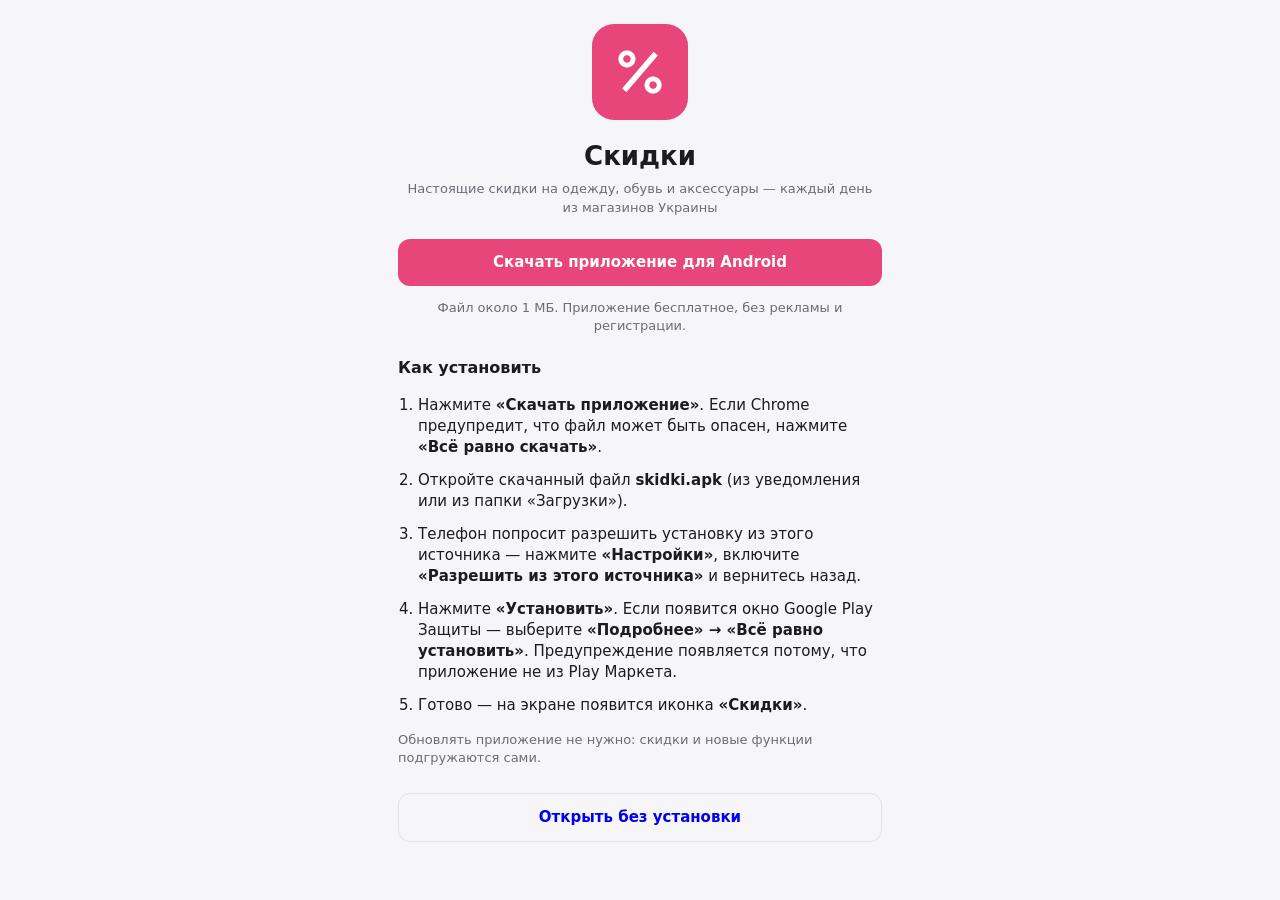
==== app/install.html @ 953631af "Android-приложение (APK), страница установки install.html" ====
<!DOCTYPE html>
<html lang="ru">
<head>
  <meta charset="utf-8">
  <meta name="viewport" content="width=device-width, initial-scale=1">
  <meta name="theme-color" content="#e8457a">
  <title>Установить «Скидки»</title>
  <meta property="og:title" content="Приложение «Скидки»">
  <meta property="og:description" content="Проверенные скидки на одежду, обувь и аксессуары в магазинах Украины">
  <link rel="icon" href="icons/icon-192.png">
  <link rel="stylesheet" href="styles.css">
  <style>
    body { max-width: 520px; margin: 0 auto; padding: 24px 18px 40px; }
    .hero { text-align: center; margin-bottom: 22px; }
    .hero img { width: 96px; height: 96px; border-radius: 22px; }
    .hero h1 { font-size: 26px; margin: 12px 0 6px; }
    ol { padding-left: 20px; }
    ol li { margin: 12px 0; }
    .note { font-size: 13px; color: var(--muted); }
    .alt { margin-top: 26px; }
  </style>
</head>
<body>
  <div class="hero">
    <img src="icons/icon-192.png" alt="">
    <h1>Скидки</h1>
    <div class="muted">Настоящие скидки на одежду, обувь и аксессуары — каждый день из магазинов Украины</div>
  </div>

  <a id="apk" class="btn-primary" href="#">Скачать приложение для Android</a>
  <p class="note" style="text-align:center">Файл около 1 МБ. Приложение бесплатное, без рекламы и регистрации.</p>

  <h3>Как установить</h3>
  <ol>
    <li>Нажмите <b>«Скачать приложение»</b>. Если Chrome предупредит, что файл может быть опасен, нажмите <b>«Всё равно скачать»</b>.</li>
    <li>Откройте скачанный файл <b>skidki.apk</b> (из уведомления или из папки «Загрузки»).</li>
    <li>Телефон попросит разрешить установку из этого источника — нажмите <b>«Настройки»</b>, включите
      <b>«Разрешить из этого источника»</b> и вернитесь назад.</li>
    <li>Нажмите <b>«Установить»</b>. Если появится окно Google Play Защиты — выберите <b>«Подробнее» → «Всё равно установить»</b>.
      Предупреждение появляется потому, что приложение не из Play Маркета.</li>
    <li>Готово — на экране появится иконка <b>«Скидки»</b>.</li>
  </ol>
  <p class="note">Обновлять приложение не нужно: скидки и новые функции подгружаются сами.</p>

  <div class="alt">
    <a class="btn-secondary" href="./">Открыть без установки</a>
  </div>

  <script>
    // адрес вида https://ЛОГИН.github.io/РЕПОЗИТОРИЙ/install.html → последний релиз APK на GitHub
    const owner = location.hostname.split(".")[0];
    const repo = location.pathname.split("/")[1];
    document.getElementById("apk").href = `https://github.com/${owner}/${repo}/releases/latest/download/skidki.apk`;
  </script>
</body>
</html>
---- app/styles.css ----
:root {
  --accent: #e8457a;
  --accent-soft: #fde7ef;
  --bg: #f6f5f7;
  --card: #fff;
  --text: #1d1b20;
  --muted: #6f6a75;
  --line: #e6e2ea;
  --good: #1f8a4c;
  --good-soft: #e3f4ea;
  --warn: #b35c00;
  --warn-soft: #fff0dc;
  --radius: 14px;
  --nav-h: 62px;
  color-scheme: light dark;
}
@media (prefers-color-scheme: dark) {
  :root {
    --bg: #141216; --card: #1f1c22; --text: #f1eef4; --muted: #a39dab; --line: #33303a;
    --accent-soft: #4a1e30; --good-soft: #17301f; --warn-soft: #3a2a12; --good: #5fd18f; --warn: #f0a050;
  }
}
* { box-sizing: border-box; }
html, body { margin: 0; background: var(--bg); color: var(--text);
  font: 15px/1.4 system-ui, -apple-system, "Segoe UI", Roboto, sans-serif; -webkit-tap-highlight-color: transparent; }
h1 { font-size: 22px; margin: 0; }
h2 { font-size: 19px; margin: 16px 0 8px; }
h3 { font-size: 16px; margin: 22px 0 8px; }
.muted { color: var(--muted); font-size: 13px; }
button, select, input { font: inherit; color: inherit; }
svg { width: 22px; height: 22px; fill: none; stroke: currentColor; stroke-width: 2; stroke-linecap: round; stroke-linejoin: round; }

/* шапка */
.top { position: sticky; top: 0; z-index: 5; background: var(--bg); padding: 10px 12px 6px;
  padding-top: max(10px, env(safe-area-inset-top)); border-bottom: 1px solid var(--line); }
.top-row { display: flex; align-items: baseline; justify-content: space-between; margin-bottom: 8px; }
main { padding: 0 12px calc(var(--nav-h) + 20px + env(safe-area-inset-bottom)); }
.view { display: none; }
.view.active { display: block; }

/* чипсы */
.chips { display: flex; gap: 8px; padding: 2px 0 6px; }
.chips.scroll { overflow-x: auto; scrollbar-width: none; }
.chips.scroll::-webkit-scrollbar { display: none; }
.chip { flex: none; border: 1px solid var(--line); background: var(--card); border-radius: 999px;
  padding: 7px 14px; white-space: nowrap; cursor: pointer; }
.chips.small .chip { padding: 4px 11px; font-size: 13px; }
.chip.on { background: var(--accent); border-color: var(--accent); color: #fff; }
.chip .n { opacity: .7; font-size: 12px; margin-left: 4px; }

/* поиск и сортировка */
.toolbar { display: flex; gap: 8px; margin: 10px 0 8px; }
.toolbar input { flex: 1; min-width: 0; border: 1px solid var(--line); background: var(--card);
  border-radius: 12px; padding: 10px 12px; }
.btn-icon { position: relative; border: 1px solid var(--line); background: var(--card); border-radius: 12px;
  width: 44px; display: grid; place-items: center; cursor: pointer; }
.dot { position: absolute; top: 5px; right: 5px; min-width: 16px; height: 16px; border-radius: 8px;
  background: var(--accent); color: #fff; font-size: 11px; line-height: 16px; padding: 0 4px; }
.result-bar { display: flex; justify-content: space-between; align-items: center; margin: 4px 0 10px; }
.result-bar select { border: none; background: transparent; color: var(--accent); font-weight: 600; }

/* сетка карточек */
.grid { display: grid; grid-template-columns: repeat(auto-fill, minmax(160px, 1fr)); gap: 10px; }
.item { background: var(--card); border-radius: var(--radius); overflow: hidden; position: relative;
  display: flex; flex-direction: column; cursor: pointer; border: 1px solid var(--line); }
.item .img { aspect-ratio: 3/4; background: #eee center/cover no-repeat; position: relative; }
.item .img img { width: 100%; height: 100%; object-fit: cover; display: block; }
.badge { position: absolute; left: 8px; top: 8px; background: var(--accent); color: #fff; font-weight: 700;
  border-radius: 8px; padding: 2px 7px; font-size: 14px; }
.fav { position: absolute; right: 6px; top: 6px; width: 34px; height: 34px; border-radius: 50%; border: none;
  background: rgba(255,255,255,.85); color: #555; display: grid; place-items: center; cursor: pointer; }
.fav svg { width: 19px; height: 19px; }
.fav.on { color: var(--accent); }
.fav.on svg { fill: var(--accent); }
.item .body { padding: 8px 10px 10px; display: flex; flex-direction: column; gap: 3px; }
.price { font-weight: 700; font-size: 16px; }
.price s { color: var(--muted); font-weight: 400; font-size: 13px; margin-left: 6px; }
.title { font-size: 13px; display: -webkit-box; -webkit-line-clamp: 2; -webkit-box-orient: vertical; overflow: hidden; }
.meta { font-size: 12px; color: var(--muted); }
.tags { display: flex; flex-wrap: wrap; gap: 4px; margin-top: 2px; }
.tag { font-size: 11px; border-radius: 6px; padding: 1px 6px; background: var(--good-soft); color: var(--good); }
.tag.warn { background: var(--warn-soft); color: var(--warn); }
.tag.hot { background: var(--accent-soft); color: var(--accent); }
.item.gone { opacity: .55; }
.more { height: 40px; }
.empty { text-align: center; color: var(--muted); padding: 30px 10px; }

/* нижняя навигация */
nav.bottom { position: fixed; bottom: 0; left: 0; right: 0; z-index: 6; height: calc(var(--nav-h) + env(safe-area-inset-bottom));
  padding-bottom: env(safe-area-inset-bottom); display: flex; background: var(--card); border-top: 1px solid var(--line); }
nav.bottom button { flex: 1; border: none; background: none; display: flex; flex-direction: column; align-items: center;
  justify-content: center; gap: 2px; font-size: 12px; color: var(--muted); cursor: pointer; }
nav.bottom button.active { color: var(--accent); }

/* шторки */
dialog.sheet { border: none; padding: 0; width: 100%; max-width: 640px; max-height: 92vh; margin: auto auto 0;
  border-radius: 18px 18px 0 0; background: var(--card); color: var(--text); }
dialog.sheet::backdrop { background: rgba(0,0,0,.45); }
dialog.sheet form { padding: 0 16px 16px; }
.sheet-head { position: sticky; top: 0; background: var(--card); display: flex; justify-content: space-between;
  align-items: center; padding: 12px 0 8px; z-index: 1; }
.sheet-head h2 { margin: 0; }
.sheet-foot { padding-top: 14px; }
.btn-text { border: none; background: none; color: var(--accent); font-weight: 600; padding: 8px; cursor: pointer; }
.btn-primary, .btn-secondary { display: block; width: 100%; text-align: center; border-radius: 12px; padding: 13px;
  font-weight: 600; text-decoration: none; cursor: pointer; }
.btn-primary { background: var(--accent); color: #fff; border: none; }
.btn-secondary { background: none; border: 1px solid var(--line); }

/* поля форм */
.field { margin: 14px 0; }
.field > label, .field > .label { display: block; font-weight: 600; margin-bottom: 6px; }
.field .hint { font-size: 12px; color: var(--muted); margin-top: 4px; }
.field input[type=text], .field input[type=number] { width: 100%; border: 1px solid var(--line); background: var(--bg);
  border-radius: 10px; padding: 9px 11px; }
.field input[type=range] { width: 100%; accent-color: var(--accent); }
.toggle { display: flex; justify-content: space-between; align-items: center; gap: 12px; padding: 8px 0; }
.toggle input { width: 20px; height: 20px; accent-color: var(--accent); flex: none; }
.checks { display: flex; flex-wrap: wrap; gap: 8px; }

/* настройки */
.profile-card { background: var(--card); border: 1px solid var(--line); border-radius: var(--radius); margin-bottom: 10px; }
.profile-card summary { padding: 12px 14px; font-weight: 600; cursor: pointer; list-style: none; display: flex; justify-content: space-between; }
.profile-card summary::after { content: "›"; color: var(--muted); }
.profile-card[open] summary::after { content: "⌄"; }
.profile-card .inner { padding: 0 14px 12px; }
.row-btns { display: flex; gap: 8px; margin-top: 8px; }
.row-btns button { flex: 1; }
.card-text { background: var(--card); border: 1px solid var(--line); border-radius: var(--radius); padding: 4px 14px; }
.legend { padding-left: 0; list-style: none; }
.legend li { margin: 8px 0; }
.store-row { display: flex; justify-content: space-between; padding: 8px 0; border-bottom: 1px solid var(--line); font-size: 14px; }
.ok { color: var(--good); } .bad { color: var(--warn); }

/* детальная карточка */
.detail-img { width: 100%; max-height: 52vh; object-fit: contain; background: #eee; border-radius: 12px; }
.detail-price { font-size: 24px; font-weight: 800; margin: 10px 0 2px; }
.detail-price s { font-size: 15px; color: var(--muted); font-weight: 400; margin-left: 8px; }
.explain { background: var(--bg); border-radius: 12px; padding: 10px 12px; font-size: 14px; margin: 10px 0; }
.sizes { display: flex; flex-wrap: wrap; gap: 6px; margin: 6px 0 12px; }
.sizes span { border: 1px solid var(--line); border-radius: 8px; padding: 3px 8px; font-size: 13px; }
.sizes span.mine { border-color: var(--accent); color: var(--accent); font-weight: 600; }
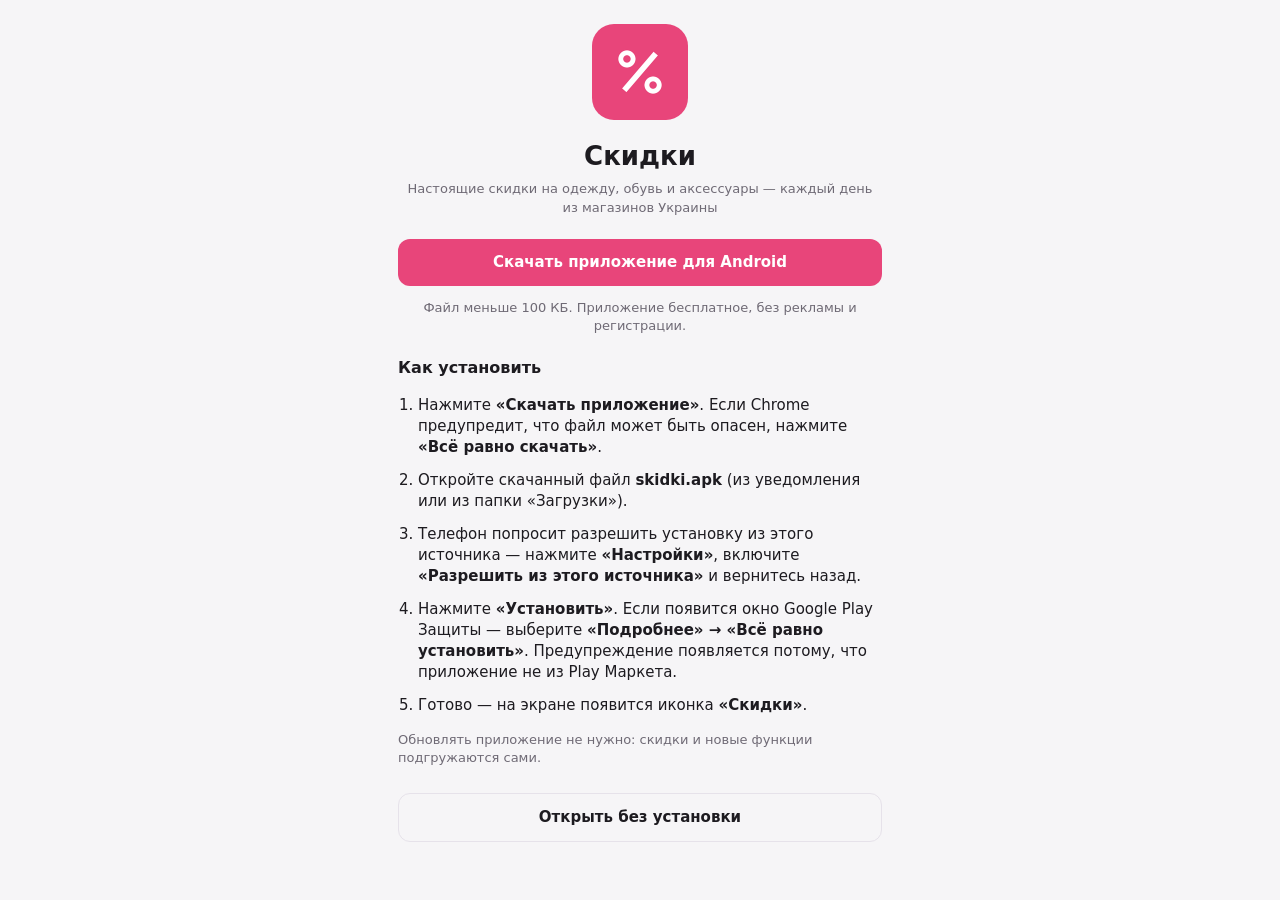
==== commit b8d71607: "Страница установки: размер файла, цвет кнопки" ====
--- a/app/install.html
+++ b/app/install.html
@@ -28,7 +28,7 @@
   </div>
 
   <a id="apk" class="btn-primary" href="#">Скачать приложение для Android</a>
-  <p class="note" style="text-align:center">Файл около 1 МБ. Приложение бесплатное, без рекламы и регистрации.</p>
+  <p class="note" style="text-align:center">Файл меньше 100 КБ. Приложение бесплатное, без рекламы и регистрации.</p>
 
   <h3>Как установить</h3>
   <ol>
--- a/app/styles.css
+++ b/app/styles.css
@@ -105,7 +105,7 @@
 .btn-primary, .btn-secondary { display: block; width: 100%; text-align: center; border-radius: 12px; padding: 13px;
   font-weight: 600; text-decoration: none; cursor: pointer; }
 .btn-primary { background: var(--accent); color: #fff; border: none; }
-.btn-secondary { background: none; border: 1px solid var(--line); }
+.btn-secondary { background: none; border: 1px solid var(--line); color: var(--text); }
 
 /* поля форм */
 .field { margin: 14px 0; }
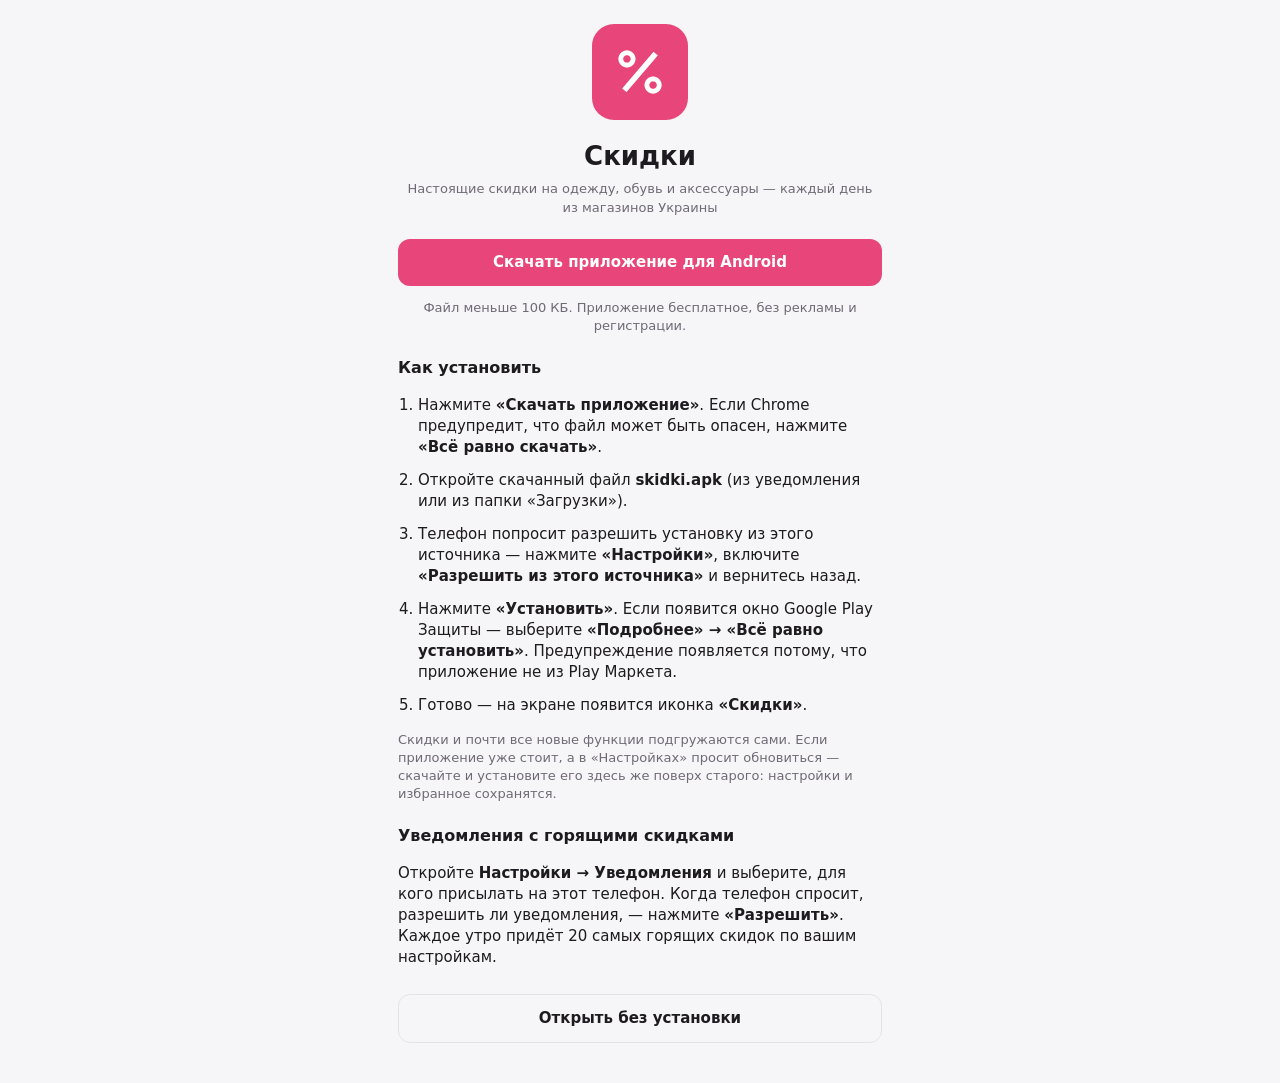
==== commit 2b569ae1: "Ежедневные уведомления с 20 горящими скидками и «больше всего интересует» Android: утренний будильни" ====
--- a/app/install.html
+++ b/app/install.html
@@ -40,7 +40,11 @@
       Предупреждение появляется потому, что приложение не из Play Маркета.</li>
     <li>Готово — на экране появится иконка <b>«Скидки»</b>.</li>
   </ol>
-  <p class="note">Обновлять приложение не нужно: скидки и новые функции подгружаются сами.</p>
+  <p class="note">Скидки и почти все новые функции подгружаются сами. Если приложение уже стоит, а в «Настройках»
+    просит обновиться — скачайте и установите его здесь же поверх старого: настройки и избранное сохранятся.</p>
+  <h3>Уведомления с горящими скидками</h3>
+  <p>Откройте <b>Настройки → Уведомления</b> и выберите, для кого присылать на этот телефон. Когда телефон спросит,
+    разрешить ли уведомления, — нажмите <b>«Разрешить»</b>. Каждое утро придёт 20 самых горящих скидок по вашим настройкам.</p>
 
   <div class="alt">
     <a class="btn-secondary" href="./">Открыть без установки</a>
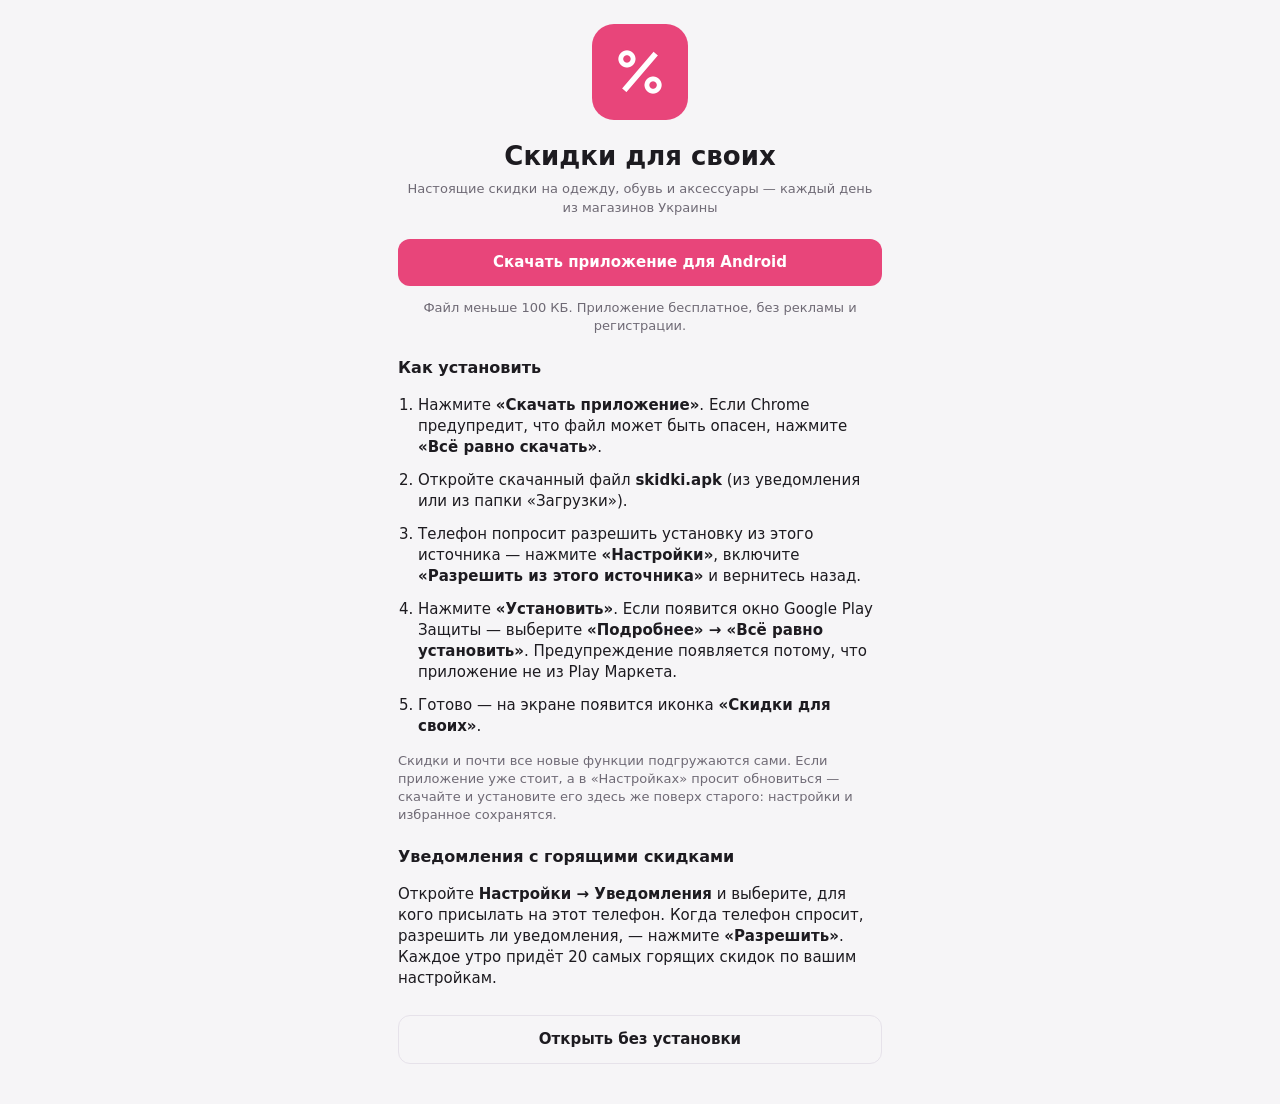
==== commit baa7aa47: "Название: «Скидки для своих»" ====
--- a/app/install.html
+++ b/app/install.html
@@ -4,8 +4,8 @@
   <meta charset="utf-8">
   <meta name="viewport" content="width=device-width, initial-scale=1">
   <meta name="theme-color" content="#e8457a">
-  <title>Установить «Скидки»</title>
-  <meta property="og:title" content="Приложение «Скидки»">
+  <title>Установить «Скидки для своих»</title>
+  <meta property="og:title" content="Приложение «Скидки для своих»">
   <meta property="og:description" content="Проверенные скидки на одежду, обувь и аксессуары в магазинах Украины">
   <link rel="icon" href="icons/icon-192.png">
   <link rel="stylesheet" href="styles.css">
@@ -23,7 +23,7 @@
 <body>
   <div class="hero">
     <img src="icons/icon-192.png" alt="">
-    <h1>Скидки</h1>
+    <h1>Скидки для своих</h1>
     <div class="muted">Настоящие скидки на одежду, обувь и аксессуары — каждый день из магазинов Украины</div>
   </div>
 
@@ -38,7 +38,7 @@
       <b>«Разрешить из этого источника»</b> и вернитесь назад.</li>
     <li>Нажмите <b>«Установить»</b>. Если появится окно Google Play Защиты — выберите <b>«Подробнее» → «Всё равно установить»</b>.
       Предупреждение появляется потому, что приложение не из Play Маркета.</li>
-    <li>Готово — на экране появится иконка <b>«Скидки»</b>.</li>
+    <li>Готово — на экране появится иконка <b>«Скидки для своих»</b>.</li>
   </ol>
   <p class="note">Скидки и почти все новые функции подгружаются сами. Если приложение уже стоит, а в «Настройках»
     просит обновиться — скачайте и установите его здесь же поверх старого: настройки и избранное сохранятся.</p>
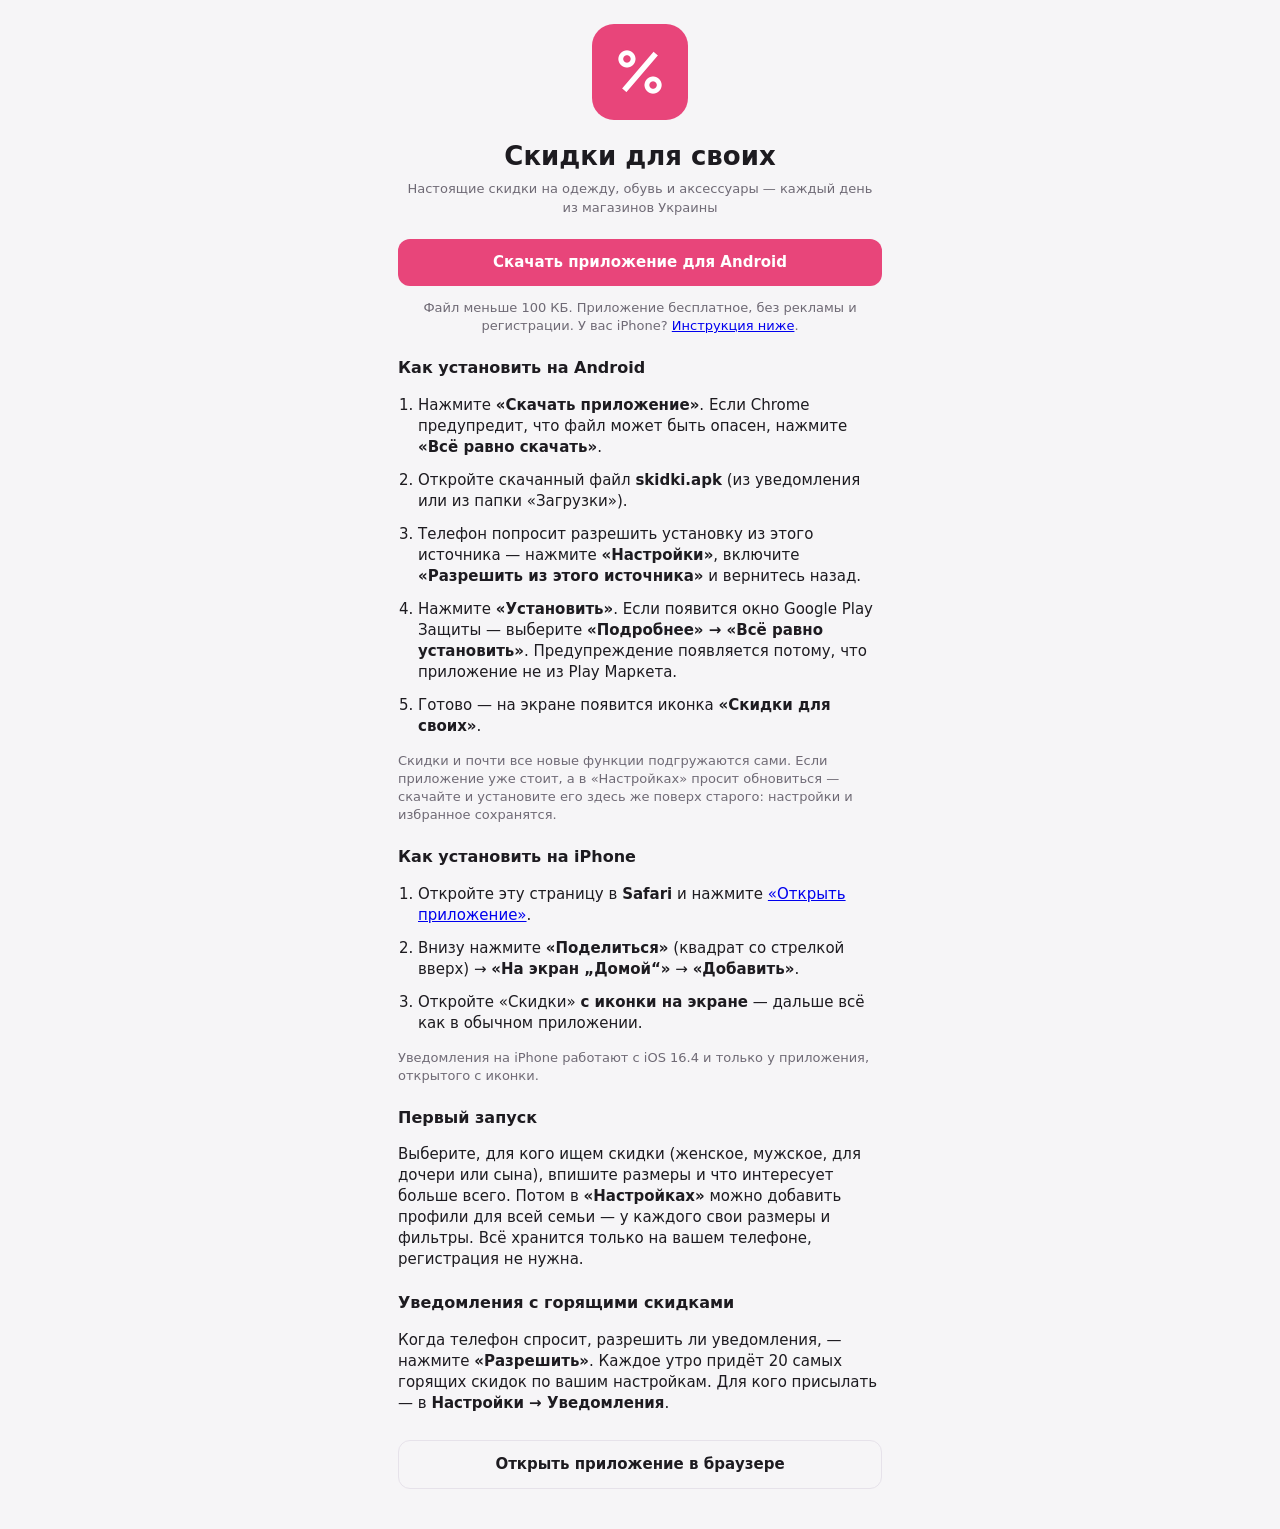
==== commit 2d6b841d: "Универсальная версия: первый запуск, мужское и детское, 13 новых магазинов, уведомления для iPhone -" ====
--- a/app/install.html
+++ b/app/install.html
@@ -28,9 +28,10 @@
   </div>
 
   <a id="apk" class="btn-primary" href="#">Скачать приложение для Android</a>
-  <p class="note" style="text-align:center">Файл меньше 100 КБ. Приложение бесплатное, без рекламы и регистрации.</p>
+  <p class="note" style="text-align:center">Файл меньше 100 КБ. Приложение бесплатное, без рекламы и регистрации.
+    У вас iPhone? <a href="#iphone">Инструкция ниже</a>.</p>
 
-  <h3>Как установить</h3>
+  <h3>Как установить на Android</h3>
   <ol>
     <li>Нажмите <b>«Скачать приложение»</b>. Если Chrome предупредит, что файл может быть опасен, нажмите <b>«Всё равно скачать»</b>.</li>
     <li>Откройте скачанный файл <b>skidki.apk</b> (из уведомления или из папки «Загрузки»).</li>
@@ -42,12 +43,25 @@
   </ol>
   <p class="note">Скидки и почти все новые функции подгружаются сами. Если приложение уже стоит, а в «Настройках»
     просит обновиться — скачайте и установите его здесь же поверх старого: настройки и избранное сохранятся.</p>
+
+  <h3 id="iphone">Как установить на iPhone</h3>
+  <ol>
+    <li>Откройте эту страницу в <b>Safari</b> и нажмите <a href="./">«Открыть приложение»</a>.</li>
+    <li>Внизу нажмите <b>«Поделиться»</b> (квадрат со стрелкой вверх) → <b>«На экран „Домой“»</b> → <b>«Добавить»</b>.</li>
+    <li>Откройте «Скидки» <b>с иконки на экране</b> — дальше всё как в обычном приложении.</li>
+  </ol>
+  <p class="note">Уведомления на iPhone работают с iOS 16.4 и только у приложения, открытого с иконки.</p>
+
+  <h3>Первый запуск</h3>
+  <p>Выберите, для кого ищем скидки (женское, мужское, для дочери или сына), впишите размеры и что интересует больше
+    всего. Потом в <b>«Настройках»</b> можно добавить профили для всей семьи — у каждого свои размеры и фильтры.
+    Всё хранится только на вашем телефоне, регистрация не нужна.</p>
   <h3>Уведомления с горящими скидками</h3>
-  <p>Откройте <b>Настройки → Уведомления</b> и выберите, для кого присылать на этот телефон. Когда телефон спросит,
-    разрешить ли уведомления, — нажмите <b>«Разрешить»</b>. Каждое утро придёт 20 самых горящих скидок по вашим настройкам.</p>
+  <p>Когда телефон спросит, разрешить ли уведомления, — нажмите <b>«Разрешить»</b>. Каждое утро придёт 20 самых горящих
+    скидок по вашим настройкам. Для кого присылать — в <b>Настройки → Уведомления</b>.</p>
 
   <div class="alt">
-    <a class="btn-secondary" href="./">Открыть без установки</a>
+    <a class="btn-secondary" href="./">Открыть приложение в браузере</a>
   </div>
 
   <script>
--- a/app/styles.css
+++ b/app/styles.css
@@ -132,6 +132,11 @@
 .store-row { display: flex; justify-content: space-between; padding: 8px 0; border-bottom: 1px solid var(--line); font-size: 14px; }
 .ok { color: var(--good); } .bad { color: var(--warn); }
 
+/* первый запуск: пока нет профиля, показываем только настройку */
+.welcome { padding: 4px 14px 16px; margin-top: 8px; }
+.welcome form { margin-top: 6px; }
+.onboarding nav.bottom, .onboarding #profiles { display: none; }
+
 /* детальная карточка */
 .detail-img { width: 100%; max-height: 52vh; object-fit: contain; background: #eee; border-radius: 12px; }
 .detail-price { font-size: 24px; font-weight: 800; margin: 10px 0 2px; }
